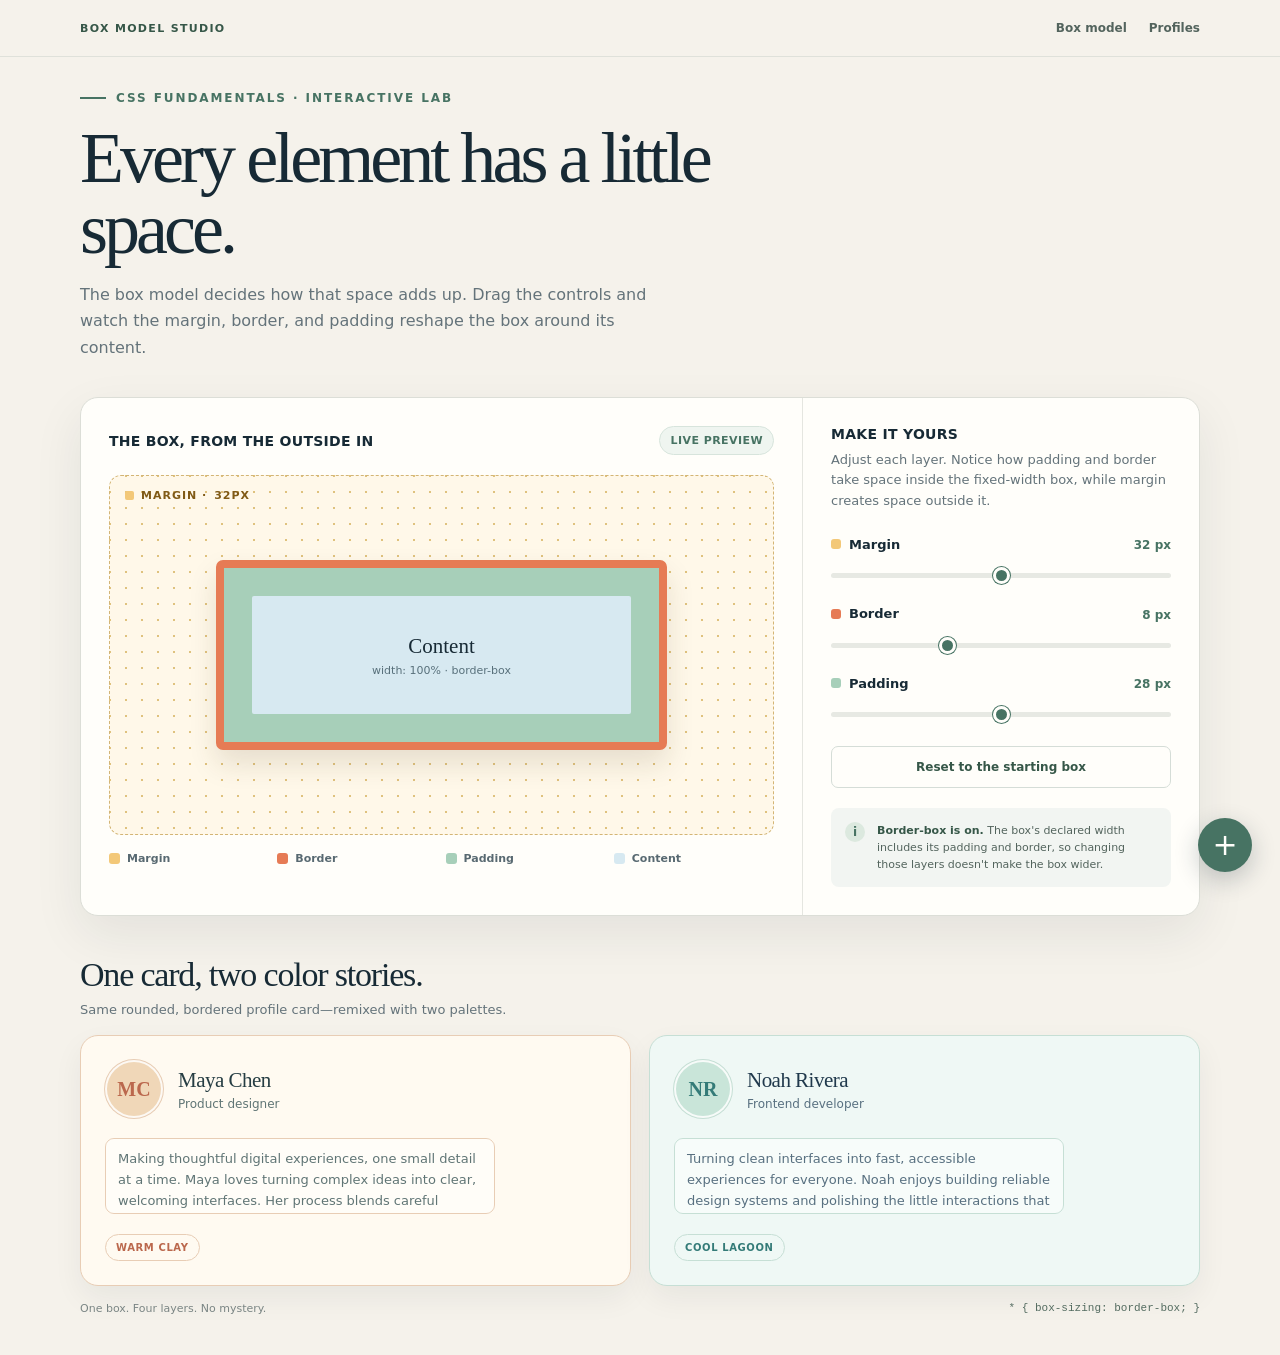
==== week6/index.html @ 38dbadda "index.html create a folder" ====
<!doctype html>
<html lang="en">
  <head>
    <meta charset="utf-8">
    <meta name="viewport" content="width=device-width, initial-scale=1">
    <meta name="theme-color" content="#f5f2eb">
    <title>The CSS Box Model — Interactive Lab</title>
    <style>
      :root {
        color-scheme: light;
        font-family: Inter, ui-sans-serif, system-ui, -apple-system, BlinkMacSystemFont, "Segoe UI", sans-serif;
        color: #172a35;
        background: #f5f2eb;
        font-synthesis: none;
        text-rendering: optimizeLegibility;
        --margin-size: 32px;
        --border-size: 8px;
        --padding-size: 28px;
        --ink: #172a35;
        --muted: #64737a;
        --paper: #fffefa;
        --margin-color: #f3c878;
        --border-color: #e67b55;
        --padding-color: #a7cfb9;
        --content-color: #d7e9f1;
      }

      *,
      *::before,
      *::after {
        box-sizing: border-box;
      }

      body {
        min-width: 320px;
        min-height: 100vh;
        margin: 0;
        padding: 48px 24px 40px;
      }

      .site-nav {
        position: sticky;
        z-index: 20;
        top: 0;
        margin: -48px -24px 34px;
        padding: 12px 24px;
        border-bottom: 1px solid rgb(220 222 215 / 85%);
        background: rgb(245 242 235 / 94%);
        backdrop-filter: blur(12px);
      }

      .site-nav__inner {
        display: flex;
        width: min(100%, 1120px);
        min-height: 32px;
        align-items: center;
        justify-content: space-between;
        gap: 20px;
        margin: 0 auto;
      }

      .site-nav__brand {
        color: #365748;
        font-size: 11px;
        font-weight: 900;
        letter-spacing: 0.12em;
        text-decoration: none;
        text-transform: uppercase;
      }

      .site-nav__links {
        display: flex;
        align-items: center;
        gap: 22px;
      }

      .site-nav__links a {
        color: #53645d;
        font-size: 12px;
        font-weight: 700;
        text-decoration: none;
      }

      .site-nav__links a:hover,
      .site-nav__links a:focus-visible {
        color: #1d4434;
        text-decoration: underline;
        text-underline-offset: 4px;
      }

      .floating-action {
        position: fixed;
        z-index: 30;
        right: 28px;
        bottom: 28px;
        display: grid;
        width: 54px;
        height: 54px;
        place-items: center;
        border: 0;
        border-radius: 50%;
        background: #477363;
        color: #fffefa;
        box-shadow: 0 8px 24px rgb(23 42 53 / 24%);
        font: inherit;
        font-size: 30px;
        font-weight: 400;
        line-height: 1;
        text-decoration: none;
        transition: background 150ms ease, transform 150ms ease;
      }

      .floating-action:hover {
        transform: translateY(-2px);
        background: #365748;
      }

      .floating-action:focus-visible {
        outline: 3px solid #9dbdaa;
        outline-offset: 4px;
      }

      #box-model,
      #profile-showcase-title {
        scroll-margin-top: 84px;
      }

      main {
        width: min(100%, 1120px);
        margin: 0 auto;
      }

      .page-eyebrow {
        display: flex;
        align-items: center;
        gap: 10px;
        margin: 0 0 18px;
        color: #477363;
        font-size: 12px;
        font-weight: 800;
        letter-spacing: 0.16em;
        text-transform: uppercase;
      }

      .page-eyebrow::before {
        width: 26px;
        height: 2px;
        background: currentColor;
        content: "";
      }

      header {
        max-width: 760px;
        margin-bottom: 36px;
      }

      h1 {
        margin: 0;
        font-family: Georgia, "Times New Roman", serif;
        font-size: clamp(42px, 6vw, 72px);
        font-weight: 500;
        letter-spacing: -0.055em;
        line-height: 0.98;
      }

      .page-intro {
        max-width: 580px;
        margin: 18px 0 0;
        color: var(--muted);
        font-size: 16px;
        line-height: 1.65;
      }

      .box-lab {
        display: grid;
        grid-template-columns: minmax(0, 1.55fr) minmax(280px, 0.85fr);
        overflow: hidden;
        border: 1px solid #dcded7;
        border-radius: 18px;
        background: var(--paper);
        box-shadow: 0 18px 50px rgb(23 42 53 / 8%);
      }

      .box-lab__visual {
        min-width: 0;
        padding: 28px;
        border-right: 1px solid #e5e6e0;
      }

      .box-lab__heading {
        display: flex;
        align-items: center;
        justify-content: space-between;
        gap: 12px;
        margin-bottom: 20px;
      }

      h2 {
        margin: 0;
        font-size: 14px;
        font-weight: 800;
        letter-spacing: 0.02em;
      }

      .status-tag {
        padding: 7px 10px;
        border: 1px solid #d7e4dc;
        border-radius: 999px;
        background: #eff5f0;
        color: #477363;
        font-size: 11px;
        font-weight: 800;
        letter-spacing: 0.04em;
      }

      .box-stage {
        position: relative;
        display: grid;
        min-height: 360px;
        place-items: center;
        overflow: hidden;
        border: 1px dashed #d3b575;
        border-radius: 12px;
        background-color: #fff8e9;
        background-image: radial-gradient(#dfc27e 0.8px, transparent 0.8px);
        background-position: 8px 8px;
        background-size: 16px 16px;
      }

      .box-stage__margin-label {
        position: absolute;
        top: 13px;
        left: 15px;
        display: inline-flex;
        align-items: center;
        gap: 7px;
        color: #805a16;
        font-size: 11px;
        font-weight: 800;
        letter-spacing: 0.09em;
        text-transform: uppercase;
      }

      .box-stage__margin-label::before {
        width: 9px;
        height: 9px;
        border-radius: 2px;
        background: var(--margin-color);
        content: "";
      }

      .box-model {
        display: grid;
        width: min(68%, 470px);
        min-width: 220px;
        min-height: 190px;
        margin: var(--margin-size);
        padding: var(--padding-size);
        border: var(--border-size) solid var(--border-color);
        border-radius: 7px;
        background: var(--padding-color);
        box-shadow: 0 14px 28px rgb(72 53 24 / 13%);
      }

      .box-model__content {
        display: flex;
        width: 100%;
        min-height: 84px;
        flex-direction: column;
        justify-content: center;
        padding: 14px 16px;
        border-radius: 2px;
        background: var(--content-color);
        text-align: center;
      }

      .box-model__content strong {
        font-family: Georgia, "Times New Roman", serif;
        font-size: 21px;
        font-weight: 500;
      }

      .box-model__content span {
        margin-top: 5px;
        color: #58707b;
        font-size: 11px;
      }

      .box-legend {
        display: grid;
        grid-template-columns: repeat(4, minmax(0, 1fr));
        gap: 8px;
        margin: 17px 0 0;
        padding: 0;
        list-style: none;
      }

      .box-legend li {
        display: flex;
        align-items: center;
        gap: 7px;
        min-width: 0;
        color: #586971;
        font-size: 11px;
        font-weight: 700;
      }

      .box-legend__swatch {
        width: 11px;
        height: 11px;
        flex: 0 0 auto;
        border-radius: 3px;
      }

      .box-controls {
        padding: 28px;
      }

      .box-controls__intro {
        margin: 8px 0 26px;
        color: var(--muted);
        font-size: 13px;
        line-height: 1.55;
      }

      .box-control {
        margin-bottom: 24px;
      }

      .box-control__heading {
        display: flex;
        align-items: baseline;
        justify-content: space-between;
        margin-bottom: 11px;
      }

      .box-control label {
        display: flex;
        align-items: center;
        gap: 8px;
        font-size: 13px;
        font-weight: 800;
      }

      .box-control label span {
        width: 10px;
        height: 10px;
        border-radius: 3px;
      }

      output {
        color: #477363;
        font-size: 12px;
        font-variant-numeric: tabular-nums;
        font-weight: 800;
      }

      input[type="range"] {
        width: 100%;
        height: 5px;
        margin: 0;
        appearance: none;
        border-radius: 99px;
        background: #e7e9e3;
        cursor: pointer;
      }

      input[type="range"]::-webkit-slider-thumb {
        width: 17px;
        height: 17px;
        appearance: none;
        border: 3px solid var(--paper);
        border-radius: 50%;
        background: #477363;
        box-shadow: 0 0 0 1px #477363;
      }

      input[type="range"]::-moz-range-thumb {
        width: 12px;
        height: 12px;
        border: 3px solid var(--paper);
        border-radius: 50%;
        background: #477363;
        box-shadow: 0 0 0 1px #477363;
      }

      input[type="range"]:focus-visible {
        outline: 3px solid #9dbdaa;
        outline-offset: 5px;
      }

      .box-controls__reset {
        width: 100%;
        min-height: 42px;
        margin-top: 1px;
        border: 1px solid #d5ddd7;
        border-radius: 7px;
        background: transparent;
        color: #365748;
        cursor: pointer;
        font: inherit;
        font-size: 12px;
        font-weight: 800;
        transition: background 150ms ease, border-color 150ms ease;
      }

      .box-controls__reset:hover {
        border-color: #9dbdaa;
        background: #f1f6f1;
      }

      .info-note {
        display: flex;
        gap: 12px;
        align-items: flex-start;
        margin-top: 20px;
        padding: 14px;
        border-radius: 8px;
        background: #f2f5f2;
        color: #53645d;
        font-size: 11px;
        line-height: 1.55;
      }

      .info-note strong {
        color: #365748;
      }

      .info-note__mark {
        display: grid;
        width: 20px;
        height: 20px;
        flex: 0 0 auto;
        place-items: center;
        border-radius: 50%;
        background: #dce9df;
        color: #477363;
        font-size: 12px;
        font-weight: 900;
      }

      footer {
        display: flex;
        justify-content: space-between;
        gap: 16px;
        margin-top: 16px;
        color: #7a8584;
        font-size: 11px;
      }

      footer code {
        color: #536b60;
        font-size: 11px;
      }

      .profile-showcase {
        margin-top: 40px;
      }

      .profile-showcase__heading {
        margin-bottom: 18px;
      }

      .profile-showcase__heading h2 {
        font-family: Georgia, "Times New Roman", serif;
        font-size: clamp(24px, 3vw, 34px);
        font-weight: 500;
        letter-spacing: -0.035em;
      }

      .profile-showcase__heading p {
        margin: 8px 0 0;
        color: var(--muted);
        font-size: 13px;
      }

      .profile-grid {
        display: grid;
        grid-template-columns: repeat(2, minmax(0, 1fr));
        gap: 18px;
      }

      .profile-card {
        --card-ink: #263d43;
        --card-muted: #607575;
        --card-accent: #477363;
        --card-background: #fffefa;
        --card-border: #dcded7;
        --avatar-background: #dce9df;
        display: flex;
        min-height: 220px;
        flex-direction: column;
        padding: 24px;
        border: 1px solid var(--card-border);
        border-radius: 18px;
        background: var(--card-background);
        color: var(--card-ink);
        box-shadow: 0 12px 30px rgb(23 42 53 / 6%);
      }

      .profile-card--clay {
        --card-accent: #bb684d;
        --card-background: #fffaf1;
        --card-border: #e8cdb5;
        --avatar-background: #f0d7b8;
      }

      .profile-card--lagoon {
        --card-ink: #20394c;
        --card-muted: #587080;
        --card-accent: #347b78;
        --card-background: #eff8f5;
        --card-border: #c6dfd5;
        --avatar-background: #c9e5d9;
      }

      .profile-card__header {
        display: flex;
        align-items: center;
        gap: 15px;
      }

      .profile-card__avatar {
        display: grid;
        width: 58px;
        height: 58px;
        flex: 0 0 auto;
        place-items: center;
        border: 2px solid rgb(255 255 255 / 85%);
        border-radius: 50%;
        background: var(--avatar-background);
        color: var(--card-accent);
        font-family: Georgia, "Times New Roman", serif;
        font-size: 20px;
        font-weight: 700;
        box-shadow: 0 0 0 1px var(--card-border);
      }

      .profile-card__name {
        margin: 0;
        font-family: Georgia, "Times New Roman", serif;
        font-size: 21px;
        font-weight: 500;
        letter-spacing: -0.025em;
      }

      .profile-card__role {
        margin: 4px 0 0;
        color: var(--card-muted);
        font-size: 12px;
      }

      .profile-card__bio {
        height: 76px;
        max-width: 390px;
        margin: 20px 0;
        overflow: auto;
        padding: 10px 12px;
        border: 1px solid var(--card-border);
        border-radius: 9px;
        background: rgb(255 255 255 / 45%);
        color: var(--card-muted);
        font-size: 13px;
        line-height: 1.6;
      }

      .profile-card__tag {
        align-self: flex-start;
        margin-top: auto;
        padding: 7px 10px;
        border: 1px solid var(--card-border);
        border-radius: 999px;
        color: var(--card-accent);
        font-size: 10px;
        font-weight: 800;
        letter-spacing: 0.06em;
        text-transform: uppercase;
      }

      @media (max-width: 760px) {
        body {
          padding: 32px 16px;
        }

        .site-nav {
          margin: -32px -16px 28px;
          padding: 10px 16px;
        }

        header {
          margin-bottom: 26px;
        }

        .box-lab {
          grid-template-columns: 1fr;
        }

        .box-lab__visual {
          border-right: 0;
          border-bottom: 1px solid #e5e6e0;
        }

        .box-stage {
          min-height: 310px;
        }

        .profile-grid {
          grid-template-columns: 1fr;
        }
      }

      @media (max-width: 480px) {
        .site-nav__links {
          gap: 14px;
        }

        .site-nav__links a {
          font-size: 11px;
        }

        .floating-action {
          right: 18px;
          bottom: 18px;
          width: 50px;
          height: 50px;
        }

        .box-lab__visual,
        .box-controls {
          padding: 20px;
        }

        .box-stage {
          min-height: 270px;
        }

        .box-model {
          width: 74%;
          min-width: 190px;
        }

        .box-legend {
          grid-template-columns: repeat(2, minmax(0, 1fr));
          row-gap: 11px;
        }

        footer {
          flex-direction: column;
        }
      }
    </style>
  </head>
  <body>
    <nav class="site-nav" aria-label="Main navigation">
      <div class="site-nav__inner">
        <a class="site-nav__brand" href="#top">Box Model Studio</a>
        <div class="site-nav__links">
          <a href="#box-model">Box model</a>
          <a href="#profile-showcase-title">Profiles</a>
        </div>
      </div>
    </nav>
    <a class="floating-action" href="#profile-showcase-title" aria-label="Jump to profile cards" title="Jump to profile cards">+</a>
    <main>
      <span id="top"></span>
      <header>
        <p class="page-eyebrow">CSS fundamentals · interactive lab</p>
        <h1>Every element has a little space.</h1>
        <p class="page-intro">The box model decides how that space adds up. Drag the controls and watch the margin, border, and padding reshape the box around its content.</p>
      </header>

      <section class="box-lab" id="box-model" aria-label="Interactive CSS box model">
        <div class="box-lab__visual">
          <div class="box-lab__heading">
            <h2>THE BOX, FROM THE OUTSIDE IN</h2>
            <span class="status-tag">LIVE PREVIEW</span>
          </div>
          <div class="box-stage">
            <span class="box-stage__margin-label">Margin · <span id="margin-stage-value">32px</span></span>
            <div class="box-model" aria-label="Preview box with margin, border, padding, and content">
              <div class="box-model__content">
                <strong>Content</strong>
                <span>width: 100% · border-box</span>
              </div>
            </div>
          </div>
          <ul class="box-legend" aria-label="Box model color key">
            <li><span class="box-legend__swatch" style="background:var(--margin-color)"></span>Margin</li>
            <li><span class="box-legend__swatch" style="background:var(--border-color)"></span>Border</li>
            <li><span class="box-legend__swatch" style="background:var(--padding-color)"></span>Padding</li>
            <li><span class="box-legend__swatch" style="background:var(--content-color)"></span>Content</li>
          </ul>
        </div>

        <div class="box-controls">
          <h2>MAKE IT YOURS</h2>
          <p class="box-controls__intro">Adjust each layer. Notice how padding and border take space <em>inside</em> the fixed-width box, while margin creates space <em>outside</em> it.</p>

          <div class="box-control">
            <div class="box-control__heading">
              <label for="margin-control"><span style="background:var(--margin-color)"></span>Margin</label>
              <output id="margin-output" for="margin-control">32 px</output>
            </div>
            <input id="margin-control" type="range" min="8" max="56" step="4" value="32">
          </div>

          <div class="box-control">
            <div class="box-control__heading">
              <label for="border-control"><span style="background:var(--border-color)"></span>Border</label>
              <output id="border-output" for="border-control">8 px</output>
            </div>
            <input id="border-control" type="range" min="2" max="20" step="2" value="8">
          </div>

          <div class="box-control">
            <div class="box-control__heading">
              <label for="padding-control"><span style="background:var(--padding-color)"></span>Padding</label>
              <output id="padding-output" for="padding-control">28 px</output>
            </div>
            <input id="padding-control" type="range" min="8" max="48" step="4" value="28">
          </div>

          <button class="box-controls__reset" type="button">Reset to the starting box</button>
          <div class="info-note">
            <span class="info-note__mark" aria-hidden="true">i</span>
            <span><strong>Border-box is on.</strong> The box's declared width includes its padding and border, so changing those layers doesn't make the box wider.</span>
          </div>
        </div>
      </section>

      <section class="profile-showcase" aria-labelledby="profile-showcase-title">
        <div class="profile-showcase__heading">
          <h2 id="profile-showcase-title">One card, two color stories.</h2>
          <p>Same rounded, bordered profile card—remixed with two palettes.</p>
        </div>
        <div class="profile-grid">
          <article class="profile-card profile-card--clay">
            <div class="profile-card__header">
              <div class="profile-card__avatar" aria-label="Maya Chen initials">MC</div>
              <div>
                <h3 class="profile-card__name">Maya Chen</h3>
                <p class="profile-card__role">Product designer</p>
              </div>
            </div>
            <p class="profile-card__bio">Making thoughtful digital experiences, one small detail at a time. Maya loves turning complex ideas into clear, welcoming interfaces. Her process blends careful research, playful sketches, and close collaboration with the people who use what she designs.</p>
            <span class="profile-card__tag">Warm clay</span>
          </article>
          <article class="profile-card profile-card--lagoon">
            <div class="profile-card__header">
              <div class="profile-card__avatar" aria-label="Noah Rivera initials">NR</div>
              <div>
                <h3 class="profile-card__name">Noah Rivera</h3>
                <p class="profile-card__role">Frontend developer</p>
              </div>
            </div>
            <p class="profile-card__bio">Turning clean interfaces into fast, accessible experiences for everyone. Noah enjoys building reliable design systems and polishing the little interactions that make a product feel intuitive. Away from the keyboard, he is usually out exploring a new trail.</p>
            <span class="profile-card__tag">Cool lagoon</span>
          </article>
        </div>
      </section>

      <footer>
        <span>One box. Four layers. No mystery.</span>
        <code>* { box-sizing: border-box; }</code>
      </footer>
    </main>
    <script>
      const settings = [
        { name: "margin", initial: 32, unit: "px" },
        { name: "border", initial: 8, unit: "px" },
        { name: "padding", initial: 28, unit: "px" }
      ];

      function updateControl({ name, unit }) {
        const input = document.getElementById(`${name}-control`);
        const output = document.getElementById(`${name}-output`);
        const value = Number(input.value);

        document.documentElement.style.setProperty(`--${name}-size`, `${value}${unit}`);
        output.value = `${value} ${unit}`;
        output.textContent = `${value} ${unit}`;

        if (name === "margin") {
          document.getElementById("margin-stage-value").textContent = `${value}${unit}`;
        }
      }

      settings.forEach((setting) => {
        const input = document.getElementById(`${setting.name}-control`);
        input.addEventListener("input", () => updateControl(setting));
      });

      document.querySelector(".box-controls__reset").addEventListener("click", () => {
        settings.forEach((setting) => {
          document.getElementById(`${setting.name}-control`).value = setting.initial;
          updateControl(setting);
        });
      });
    </script>
  </body>
</html>
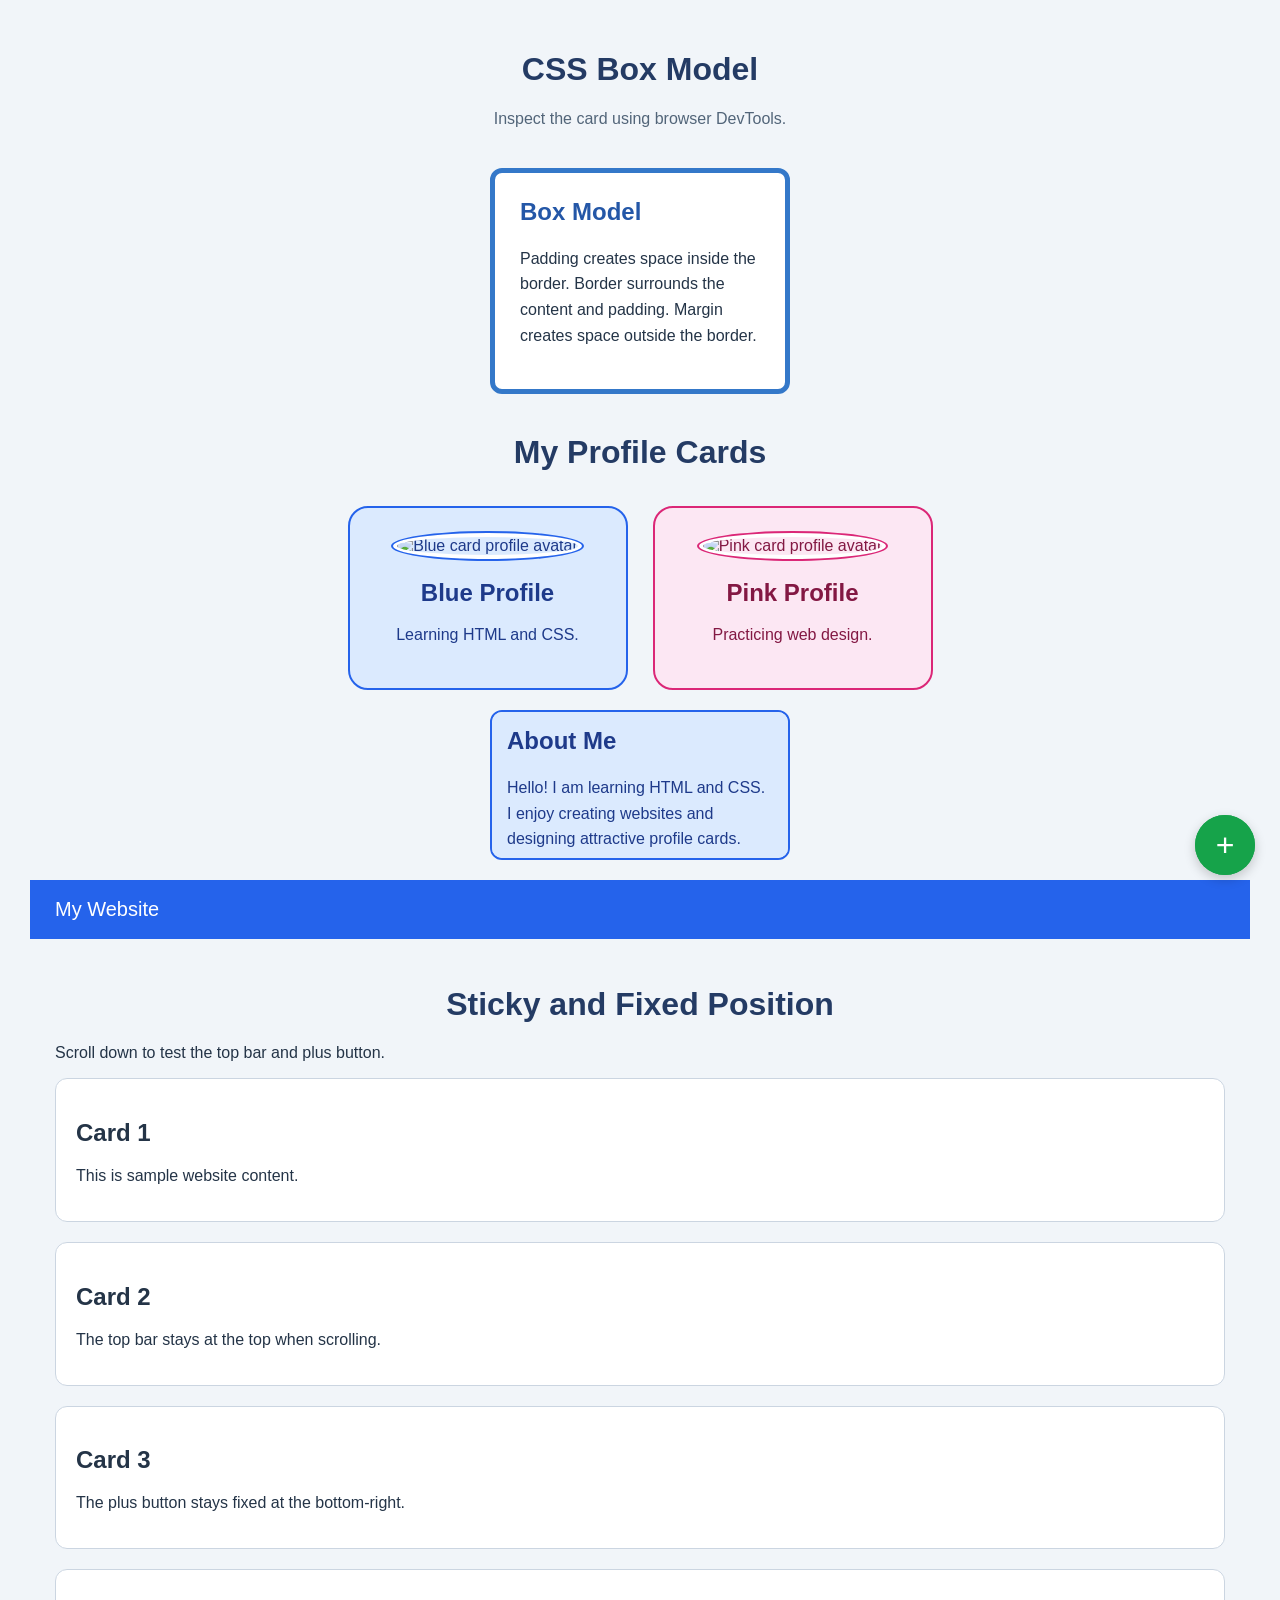
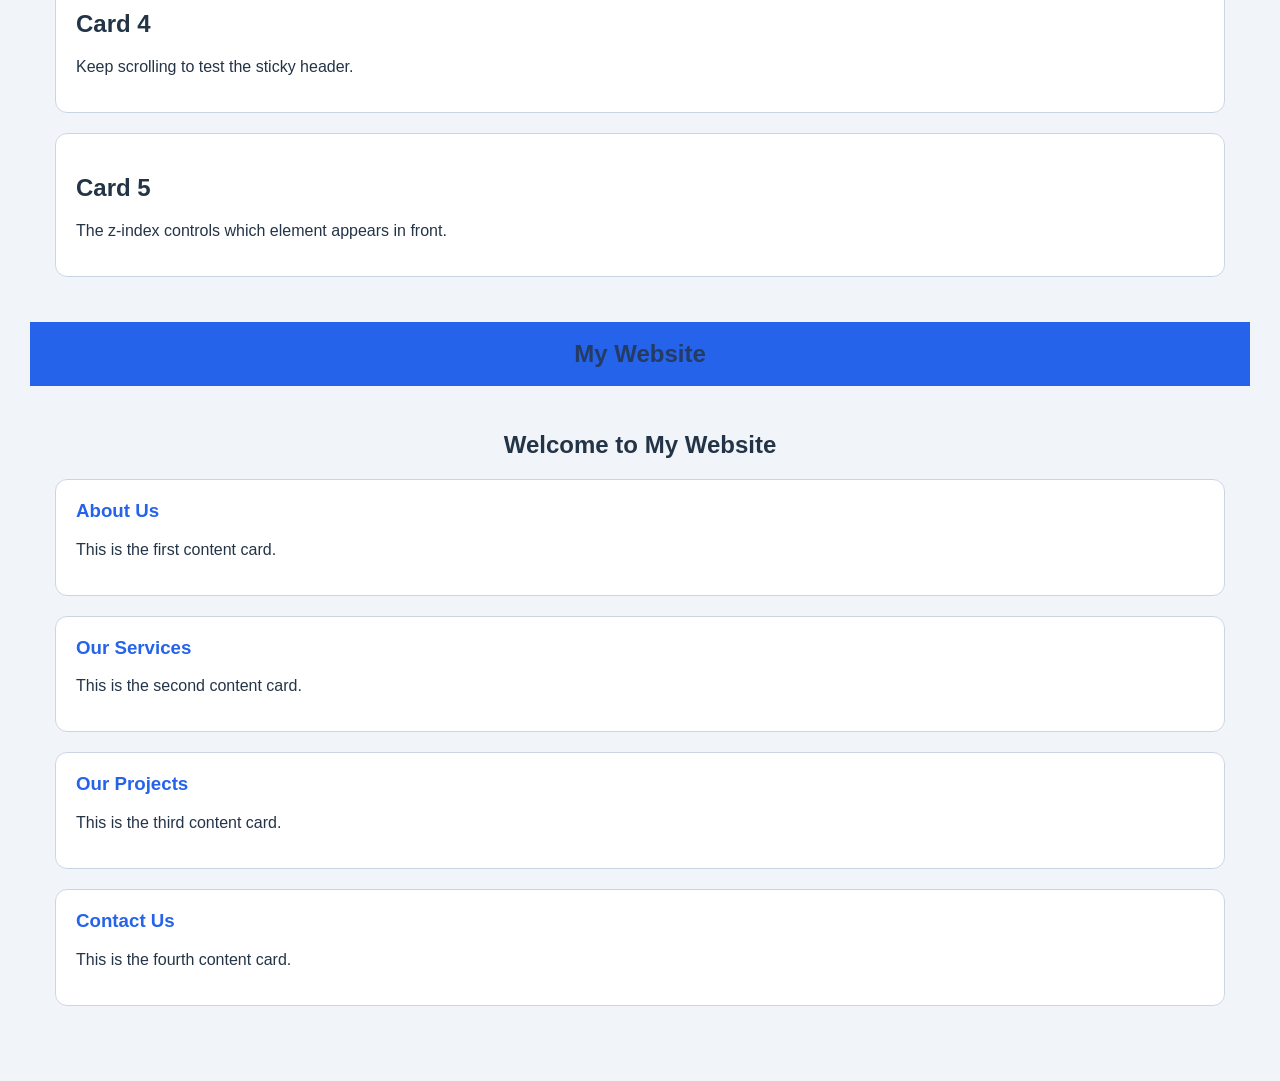
==== commit 5ee32ae3: "CSS Box Model create week6 folder" ====
--- a/week6/index.html
+++ b/week6/index.html
@@ -1,801 +1,397 @@
-<!doctype html>
+<!DOCTYPE html>
 <html lang="en">
-  <head>
-    <meta charset="utf-8">
-    <meta name="viewport" content="width=device-width, initial-scale=1">
-    <meta name="theme-color" content="#f5f2eb">
-    <title>The CSS Box Model — Interactive Lab</title>
+<head>
+    <meta charset="UTF-8">
+    <meta name="viewport" content="width=device-width, initial-scale=1.0">
+    <title>CSS Box Model</title>
+
     <style>
-      :root {
-        color-scheme: light;
-        font-family: Inter, ui-sans-serif, system-ui, -apple-system, BlinkMacSystemFont, "Segoe UI", sans-serif;
-        color: #172a35;
-        background: #f5f2eb;
-        font-synthesis: none;
-        text-rendering: optimizeLegibility;
-        --margin-size: 32px;
-        --border-size: 8px;
-        --padding-size: 28px;
-        --ink: #172a35;
-        --muted: #64737a;
-        --paper: #fffefa;
-        --margin-color: #f3c878;
-        --border-color: #e67b55;
-        --padding-color: #a7cfb9;
-        --content-color: #d7e9f1;
-      }
-
-      *,
-      *::before,
-      *::after {
-        box-sizing: border-box;
-      }
-
-      body {
-        min-width: 320px;
-        min-height: 100vh;
-        margin: 0;
-        padding: 48px 24px 40px;
-      }
-
-      .site-nav {
-        position: sticky;
-        z-index: 20;
-        top: 0;
-        margin: -48px -24px 34px;
-        padding: 12px 24px;
-        border-bottom: 1px solid rgb(220 222 215 / 85%);
-        background: rgb(245 242 235 / 94%);
-        backdrop-filter: blur(12px);
-      }
-
-      .site-nav__inner {
-        display: flex;
-        width: min(100%, 1120px);
-        min-height: 32px;
-        align-items: center;
-        justify-content: space-between;
-        gap: 20px;
-        margin: 0 auto;
-      }
-
-      .site-nav__brand {
-        color: #365748;
-        font-size: 11px;
-        font-weight: 900;
-        letter-spacing: 0.12em;
-        text-decoration: none;
-        text-transform: uppercase;
-      }
-
-      .site-nav__links {
-        display: flex;
-        align-items: center;
-        gap: 22px;
-      }
-
-      .site-nav__links a {
-        color: #53645d;
-        font-size: 12px;
-        font-weight: 700;
-        text-decoration: none;
-      }
-
-      .site-nav__links a:hover,
-      .site-nav__links a:focus-visible {
-        color: #1d4434;
-        text-decoration: underline;
-        text-underline-offset: 4px;
-      }
-
-      .floating-action {
-        position: fixed;
-        z-index: 30;
-        right: 28px;
-        bottom: 28px;
-        display: grid;
-        width: 54px;
-        height: 54px;
-        place-items: center;
-        border: 0;
-        border-radius: 50%;
-        background: #477363;
-        color: #fffefa;
-        box-shadow: 0 8px 24px rgb(23 42 53 / 24%);
-        font: inherit;
-        font-size: 30px;
-        font-weight: 400;
-        line-height: 1;
-        text-decoration: none;
-        transition: background 150ms ease, transform 150ms ease;
-      }
-
-      .floating-action:hover {
-        transform: translateY(-2px);
-        background: #365748;
-      }
-
-      .floating-action:focus-visible {
-        outline: 3px solid #9dbdaa;
-        outline-offset: 4px;
-      }
-
-      #box-model,
-      #profile-showcase-title {
-        scroll-margin-top: 84px;
-      }
-
-      main {
-        width: min(100%, 1120px);
-        margin: 0 auto;
-      }
-
-      .page-eyebrow {
-        display: flex;
-        align-items: center;
-        gap: 10px;
-        margin: 0 0 18px;
-        color: #477363;
-        font-size: 12px;
-        font-weight: 800;
-        letter-spacing: 0.16em;
-        text-transform: uppercase;
-      }
-
-      .page-eyebrow::before {
-        width: 26px;
-        height: 2px;
-        background: currentColor;
-        content: "";
-      }
-
-      header {
-        max-width: 760px;
-        margin-bottom: 36px;
-      }
-
-      h1 {
-        margin: 0;
-        font-family: Georgia, "Times New Roman", serif;
-        font-size: clamp(42px, 6vw, 72px);
-        font-weight: 500;
-        letter-spacing: -0.055em;
-        line-height: 0.98;
-      }
-
-      .page-intro {
-        max-width: 580px;
-        margin: 18px 0 0;
-        color: var(--muted);
-        font-size: 16px;
-        line-height: 1.65;
-      }
-
-      .box-lab {
-        display: grid;
-        grid-template-columns: minmax(0, 1.55fr) minmax(280px, 0.85fr);
-        overflow: hidden;
-        border: 1px solid #dcded7;
-        border-radius: 18px;
-        background: var(--paper);
-        box-shadow: 0 18px 50px rgb(23 42 53 / 8%);
-      }
-
-      .box-lab__visual {
-        min-width: 0;
-        padding: 28px;
-        border-right: 1px solid #e5e6e0;
-      }
-
-      .box-lab__heading {
-        display: flex;
-        align-items: center;
-        justify-content: space-between;
-        gap: 12px;
-        margin-bottom: 20px;
-      }
-
-      h2 {
-        margin: 0;
-        font-size: 14px;
-        font-weight: 800;
-        letter-spacing: 0.02em;
-      }
-
-      .status-tag {
-        padding: 7px 10px;
-        border: 1px solid #d7e4dc;
-        border-radius: 999px;
-        background: #eff5f0;
-        color: #477363;
-        font-size: 11px;
-        font-weight: 800;
-        letter-spacing: 0.04em;
-      }
-
-      .box-stage {
-        position: relative;
-        display: grid;
-        min-height: 360px;
-        place-items: center;
-        overflow: hidden;
-        border: 1px dashed #d3b575;
-        border-radius: 12px;
-        background-color: #fff8e9;
-        background-image: radial-gradient(#dfc27e 0.8px, transparent 0.8px);
-        background-position: 8px 8px;
-        background-size: 16px 16px;
-      }
-
-      .box-stage__margin-label {
-        position: absolute;
-        top: 13px;
-        left: 15px;
-        display: inline-flex;
-        align-items: center;
-        gap: 7px;
-        color: #805a16;
-        font-size: 11px;
-        font-weight: 800;
-        letter-spacing: 0.09em;
-        text-transform: uppercase;
-      }
-
-      .box-stage__margin-label::before {
-        width: 9px;
-        height: 9px;
-        border-radius: 2px;
-        background: var(--margin-color);
-        content: "";
-      }
-
-      .box-model {
-        display: grid;
-        width: min(68%, 470px);
-        min-width: 220px;
-        min-height: 190px;
-        margin: var(--margin-size);
-        padding: var(--padding-size);
-        border: var(--border-size) solid var(--border-color);
-        border-radius: 7px;
-        background: var(--padding-color);
-        box-shadow: 0 14px 28px rgb(72 53 24 / 13%);
-      }
-
-      .box-model__content {
-        display: flex;
-        width: 100%;
-        min-height: 84px;
-        flex-direction: column;
-        justify-content: center;
-        padding: 14px 16px;
-        border-radius: 2px;
-        background: var(--content-color);
-        text-align: center;
-      }
-
-      .box-model__content strong {
-        font-family: Georgia, "Times New Roman", serif;
-        font-size: 21px;
-        font-weight: 500;
-      }
-
-      .box-model__content span {
-        margin-top: 5px;
-        color: #58707b;
-        font-size: 11px;
-      }
-
-      .box-legend {
-        display: grid;
-        grid-template-columns: repeat(4, minmax(0, 1fr));
-        gap: 8px;
-        margin: 17px 0 0;
-        padding: 0;
-        list-style: none;
-      }
-
-      .box-legend li {
-        display: flex;
-        align-items: center;
-        gap: 7px;
-        min-width: 0;
-        color: #586971;
-        font-size: 11px;
-        font-weight: 700;
-      }
-
-      .box-legend__swatch {
-        width: 11px;
-        height: 11px;
-        flex: 0 0 auto;
-        border-radius: 3px;
-      }
-
-      .box-controls {
-        padding: 28px;
-      }
-
-      .box-controls__intro {
-        margin: 8px 0 26px;
-        color: var(--muted);
-        font-size: 13px;
-        line-height: 1.55;
-      }
-
-      .box-control {
-        margin-bottom: 24px;
-      }
-
-      .box-control__heading {
-        display: flex;
-        align-items: baseline;
-        justify-content: space-between;
-        margin-bottom: 11px;
-      }
-
-      .box-control label {
-        display: flex;
-        align-items: center;
-        gap: 8px;
-        font-size: 13px;
-        font-weight: 800;
-      }
-
-      .box-control label span {
-        width: 10px;
-        height: 10px;
-        border-radius: 3px;
-      }
-
-      output {
-        color: #477363;
-        font-size: 12px;
-        font-variant-numeric: tabular-nums;
-        font-weight: 800;
-      }
-
-      input[type="range"] {
-        width: 100%;
-        height: 5px;
-        margin: 0;
-        appearance: none;
-        border-radius: 99px;
-        background: #e7e9e3;
-        cursor: pointer;
-      }
-
-      input[type="range"]::-webkit-slider-thumb {
-        width: 17px;
-        height: 17px;
-        appearance: none;
-        border: 3px solid var(--paper);
-        border-radius: 50%;
-        background: #477363;
-        box-shadow: 0 0 0 1px #477363;
-      }
-
-      input[type="range"]::-moz-range-thumb {
-        width: 12px;
-        height: 12px;
-        border: 3px solid var(--paper);
-        border-radius: 50%;
-        background: #477363;
-        box-shadow: 0 0 0 1px #477363;
-      }
-
-      input[type="range"]:focus-visible {
-        outline: 3px solid #9dbdaa;
-        outline-offset: 5px;
-      }
-
-      .box-controls__reset {
-        width: 100%;
-        min-height: 42px;
-        margin-top: 1px;
-        border: 1px solid #d5ddd7;
-        border-radius: 7px;
-        background: transparent;
-        color: #365748;
-        cursor: pointer;
-        font: inherit;
-        font-size: 12px;
-        font-weight: 800;
-        transition: background 150ms ease, border-color 150ms ease;
-      }
-
-      .box-controls__reset:hover {
-        border-color: #9dbdaa;
-        background: #f1f6f1;
-      }
-
-      .info-note {
-        display: flex;
-        gap: 12px;
-        align-items: flex-start;
-        margin-top: 20px;
-        padding: 14px;
-        border-radius: 8px;
-        background: #f2f5f2;
-        color: #53645d;
-        font-size: 11px;
-        line-height: 1.55;
-      }
-
-      .info-note strong {
-        color: #365748;
-      }
-
-      .info-note__mark {
-        display: grid;
-        width: 20px;
-        height: 20px;
-        flex: 0 0 auto;
-        place-items: center;
-        border-radius: 50%;
-        background: #dce9df;
-        color: #477363;
-        font-size: 12px;
-        font-weight: 900;
-      }
-
-      footer {
-        display: flex;
-        justify-content: space-between;
-        gap: 16px;
-        margin-top: 16px;
-        color: #7a8584;
-        font-size: 11px;
-      }
-
-      footer code {
-        color: #536b60;
-        font-size: 11px;
-      }
-
-      .profile-showcase {
-        margin-top: 40px;
-      }
-
-      .profile-showcase__heading {
-        margin-bottom: 18px;
-      }
-
-      .profile-showcase__heading h2 {
-        font-family: Georgia, "Times New Roman", serif;
-        font-size: clamp(24px, 3vw, 34px);
-        font-weight: 500;
-        letter-spacing: -0.035em;
-      }
-
-      .profile-showcase__heading p {
-        margin: 8px 0 0;
-        color: var(--muted);
-        font-size: 13px;
-      }
-
-      .profile-grid {
-        display: grid;
-        grid-template-columns: repeat(2, minmax(0, 1fr));
-        gap: 18px;
-      }
-
-      .profile-card {
-        --card-ink: #263d43;
-        --card-muted: #607575;
-        --card-accent: #477363;
-        --card-background: #fffefa;
-        --card-border: #dcded7;
-        --avatar-background: #dce9df;
-        display: flex;
-        min-height: 220px;
-        flex-direction: column;
-        padding: 24px;
-        border: 1px solid var(--card-border);
-        border-radius: 18px;
-        background: var(--card-background);
-        color: var(--card-ink);
-        box-shadow: 0 12px 30px rgb(23 42 53 / 6%);
-      }
-
-      .profile-card--clay {
-        --card-accent: #bb684d;
-        --card-background: #fffaf1;
-        --card-border: #e8cdb5;
-        --avatar-background: #f0d7b8;
-      }
-
-      .profile-card--lagoon {
-        --card-ink: #20394c;
-        --card-muted: #587080;
-        --card-accent: #347b78;
-        --card-background: #eff8f5;
-        --card-border: #c6dfd5;
-        --avatar-background: #c9e5d9;
-      }
-
-      .profile-card__header {
-        display: flex;
-        align-items: center;
-        gap: 15px;
-      }
-
-      .profile-card__avatar {
-        display: grid;
-        width: 58px;
-        height: 58px;
-        flex: 0 0 auto;
-        place-items: center;
-        border: 2px solid rgb(255 255 255 / 85%);
-        border-radius: 50%;
-        background: var(--avatar-background);
-        color: var(--card-accent);
-        font-family: Georgia, "Times New Roman", serif;
-        font-size: 20px;
-        font-weight: 700;
-        box-shadow: 0 0 0 1px var(--card-border);
-      }
-
-      .profile-card__name {
-        margin: 0;
-        font-family: Georgia, "Times New Roman", serif;
-        font-size: 21px;
-        font-weight: 500;
-        letter-spacing: -0.025em;
-      }
-
-      .profile-card__role {
-        margin: 4px 0 0;
-        color: var(--card-muted);
-        font-size: 12px;
-      }
-
-      .profile-card__bio {
-        height: 76px;
-        max-width: 390px;
-        margin: 20px 0;
-        overflow: auto;
-        padding: 10px 12px;
-        border: 1px solid var(--card-border);
-        border-radius: 9px;
-        background: rgb(255 255 255 / 45%);
-        color: var(--card-muted);
-        font-size: 13px;
-        line-height: 1.6;
-      }
-
-      .profile-card__tag {
-        align-self: flex-start;
-        margin-top: auto;
-        padding: 7px 10px;
-        border: 1px solid var(--card-border);
-        border-radius: 999px;
-        color: var(--card-accent);
-        font-size: 10px;
-        font-weight: 800;
-        letter-spacing: 0.06em;
-        text-transform: uppercase;
-      }
-
-      @media (max-width: 760px) {
+        
+        * {
+            box-sizing: border-box;
+        }
+
         body {
-          padding: 32px 16px;
-        }
-
-        .site-nav {
-          margin: -32px -16px 28px;
-          padding: 10px 16px;
-        }
-
-        header {
-          margin-bottom: 26px;
-        }
-
-        .box-lab {
-          grid-template-columns: 1fr;
-        }
-
-        .box-lab__visual {
-          border-right: 0;
-          border-bottom: 1px solid #e5e6e0;
-        }
-
-        .box-stage {
-          min-height: 310px;
-        }
-
-        .profile-grid {
-          grid-template-columns: 1fr;
-        }
-      }
-
-      @media (max-width: 480px) {
-        .site-nav__links {
-          gap: 14px;
-        }
-
-        .site-nav__links a {
-          font-size: 11px;
-        }
-
-        .floating-action {
-          right: 18px;
-          bottom: 18px;
-          width: 50px;
-          height: 50px;
-        }
-
-        .box-lab__visual,
-        .box-controls {
-          padding: 20px;
-        }
-
-        .box-stage {
-          min-height: 270px;
-        }
-
-        .box-model {
-          width: 74%;
-          min-width: 190px;
-        }
-
-        .box-legend {
-          grid-template-columns: repeat(2, minmax(0, 1fr));
-          row-gap: 11px;
-        }
-
-        footer {
-          flex-direction: column;
-        }
-      }
+            font-family: Arial, sans-serif;
+            background-color: #f0f4f8;
+            margin: 0;
+            padding: 30px;
+            color: #243447;
+        }
+
+        h1 {
+            text-align: center;
+            color: #2457a7;
+        }
+
+        .box-model-card {
+            width: 300px;
+            background-color: #ffffff;
+            padding: 25px;
+            border: 5px solid #3478c9;
+            margin: 40px auto;
+            border-radius: 12px;
+        }
+
+        .box-model-card h2 {
+            margin-top: 0;
+            color: #2457a7;
+        }
+
+        .box-model-card p {
+            line-height: 1.6;
+        }
+
+        .box-model-instructions {
+            text-align: center;
+            color: #526579;
+        }
     </style>
-  </head>
-  <body>
-    <nav class="site-nav" aria-label="Main navigation">
-      <div class="site-nav__inner">
-        <a class="site-nav__brand" href="#top">Box Model Studio</a>
-        <div class="site-nav__links">
-          <a href="#box-model">Box model</a>
-          <a href="#profile-showcase-title">Profiles</a>
-        </div>
-      </div>
-    </nav>
-    <a class="floating-action" href="#profile-showcase-title" aria-label="Jump to profile cards" title="Jump to profile cards">+</a>
+</head>
+
+<body>
+    <h1>CSS Box Model</h1>
+
+    <p class="box-model-instructions">
+        Inspect the card using browser DevTools.
+    </p>
+
+    <div class="box-model-card">
+        <h2>Box Model</h2>
+        <p>
+            Padding creates space inside the border.
+            Border surrounds the content and padding.
+            Margin creates space outside the border.
+        </p>
+    </div>
+</body>
+</html>
+
+<!DOCTYPE html>
+<html lang="en">
+<head>
+    <meta charset="UTF-8">
+    <meta name="viewport" content="width=device-width, initial-scale=1.0">
+    <title>Two Colour Profile Cards</title>
+
+    <style>
+        * {
+            box-sizing: border-box;
+        }
+
+        body {
+            margin: 0;
+            padding: 30px;
+            font-family: Arial, sans-serif;
+            background-color: #f1f5f9;
+        }
+
+      
+        .sticky-demo-header {
+            position: sticky;
+            top: 0;
+            z-index: 1000;
+            background: #2563eb;
+            color: white;
+            padding: 18px 25px;
+            font-size: 20px;
+        }
+
+        main {
+            padding: 25px;
+        }
+
+        .sticky-demo-card {
+            background: white;
+            padding: 20px;
+            margin-bottom: 20px;
+            border-radius: 12px;
+            border: 1px solid #cbd5e1;
+        }
+
+       
+        .sticky-demo-add-button {
+            position: fixed;
+            right: 25px;
+            bottom: 25px;
+            z-index: 2000;
+            width: 60px;
+            height: 60px;
+            border: none;
+            border-radius: 50%;
+            background: #16a34a;
+            color: white;
+            font-size: 32px;
+            cursor: pointer;
+            box-shadow: 0 4px 12px #0003;
+        }
+
+        .sticky-demo-add-button:hover {
+            background: #15803d;
+        }
+
+        h1 {
+            text-align: center;
+            color: #243b64;
+        }
+
+        .profile-card-list {
+            display: flex;
+            justify-content: center;
+            flex-wrap: wrap;
+            gap: 25px;
+            margin-top: 35px;
+        }
+
+        .profile-card {
+            width: 280px;
+            padding: 25px;
+            border: 2px solid #64748b;
+            border-radius: 20px;
+            text-align: center;
+            background-color: white;
+        }
+
+        .profile-card-avatar {
+            width: 100px;
+            height: 100px;
+            border-radius: 50%;
+            border: 4px solid white;
+            outline: 2px solid #64748b;
+            object-fit: cover;
+        }
+
+        .profile-card h2 {
+            margin-bottom: 8px;
+        }
+
+        .profile-card p {
+            line-height: 1.5;
+        }
+
+        .profile-card-blue {
+            background-color: #dbeafe;
+            border-color: #2563eb;
+            color: #1e3a8a;
+        }
+
+        .profile-card-blue .profile-card-avatar {
+            outline-color: #2563eb;
+        }
+
+        .profile-card-pink {
+            background-color: #fce7f3;
+            border-color: #db2777;
+            color: #831843;
+        }
+
+        .profile-card-pink .profile-card-avatar {
+            outline-color: #db2777;
+        }
+
+        .bio-panel {
+    width: 300px;
+    height: 150px;
+    padding: 15px;
+    border: 2px solid #2563eb;
+    border-radius: 12px;
+    margin: 20px auto;
+    background-color: #dbeafe;
+    color: #1e3a8a;
+
+    
+    overflow: auto;
+}
+
+.bio-panel h2 {
+    margin-top: 0;
+}
+
+.bio-panel p {
+    line-height: 1.6;
+}
+
+
+        .site-demo-header {
+            position: sticky;
+            top: 0;
+            z-index: 1000;
+            padding: 18px 25px;
+            background-color: #2563eb;
+            color: white;
+        }
+
+        .site-demo-title {
+            margin: 0;
+            font-size: 24px;
+        }
+
+     
+        .site-demo-content {
+            padding: 25px;
+        }
+
+        .site-demo-page-title {
+            text-align: center;
+        }
+
+      
+        .site-demo-card {
+            margin-bottom: 20px;
+            padding: 20px;
+            border: 1px solid #cbd5e1;
+            border-radius: 12px;
+            background-color: white;
+        }
+
+        .site-demo-card-title {
+            margin-top: 0;
+            color: #2563eb;
+        }
+
+       
+        .site-demo-add-button {
+            position: fixed;
+            right: 25px;
+            bottom: 25px;
+            z-index: 2000;
+            width: 60px;
+            height: 60px;
+            border: none;
+            border-radius: 50%;
+            background-color: #16a34a;
+            color: white;
+            font-size: 32px;
+            cursor: pointer;
+        }
+
+        .site-demo-add-button:hover {
+            background-color: #15803d;
+        }
+    </style>
+</head>
+
+<body>
+    <h1>My Profile Cards</h1>
+
+    <div class="profile-card-list">
+
+        
+        <div class="profile-card profile-card-blue">
+            <img
+                class="profile-card-avatar"
+                src="https://placehold.co/200x200/2563eb/ffffff?text=User"
+                alt="Blue card profile avatar"
+            >
+            <h2>Blue Profile</h2>
+            <p>Learning HTML and CSS.</p>
+        </div>
+
+        
+        <div class="profile-card profile-card-pink">
+            <img
+                class="profile-card-avatar"
+                src="https://placehold.co/200x200/db2777/ffffff?text=User"
+                alt="Pink card profile avatar"
+            >
+            <h2>Pink Profile</h2>
+            <p>Practicing web design.</p>
+        </div>
+
+    </div>
+
+    <div class="bio-panel">
+    <h2>About Me</h2>
+    <p>
+        Hello! I am learning HTML and CSS.
+        I enjoy creating websites and designing
+        attractive profile cards.
+    </p>
+    <p>
+        I am practicing CSS properties such as
+        padding, margin, border, border-radius,
+        height and overflow.
+    </p>
+    <p>
+        My goal is to improve my web development
+        skills by building small projects every day.
+    </p>
+    <p>
+        I also enjoy learning new design techniques,
+        experimenting with colours and creating
+        responsive layouts for different devices.
+    </p>
+</div>
+
+<header class="sticky-demo-header">
+        My Website
+    </header>
+
     <main>
-      <span id="top"></span>
-      <header>
-        <p class="page-eyebrow">CSS fundamentals · interactive lab</p>
-        <h1>Every element has a little space.</h1>
-        <p class="page-intro">The box model decides how that space adds up. Drag the controls and watch the margin, border, and padding reshape the box around its content.</p>
-      </header>
-
-      <section class="box-lab" id="box-model" aria-label="Interactive CSS box model">
-        <div class="box-lab__visual">
-          <div class="box-lab__heading">
-            <h2>THE BOX, FROM THE OUTSIDE IN</h2>
-            <span class="status-tag">LIVE PREVIEW</span>
-          </div>
-          <div class="box-stage">
-            <span class="box-stage__margin-label">Margin · <span id="margin-stage-value">32px</span></span>
-            <div class="box-model" aria-label="Preview box with margin, border, padding, and content">
-              <div class="box-model__content">
-                <strong>Content</strong>
-                <span>width: 100% · border-box</span>
-              </div>
-            </div>
-          </div>
-          <ul class="box-legend" aria-label="Box model color key">
-            <li><span class="box-legend__swatch" style="background:var(--margin-color)"></span>Margin</li>
-            <li><span class="box-legend__swatch" style="background:var(--border-color)"></span>Border</li>
-            <li><span class="box-legend__swatch" style="background:var(--padding-color)"></span>Padding</li>
-            <li><span class="box-legend__swatch" style="background:var(--content-color)"></span>Content</li>
-          </ul>
-        </div>
-
-        <div class="box-controls">
-          <h2>MAKE IT YOURS</h2>
-          <p class="box-controls__intro">Adjust each layer. Notice how padding and border take space <em>inside</em> the fixed-width box, while margin creates space <em>outside</em> it.</p>
-
-          <div class="box-control">
-            <div class="box-control__heading">
-              <label for="margin-control"><span style="background:var(--margin-color)"></span>Margin</label>
-              <output id="margin-output" for="margin-control">32 px</output>
-            </div>
-            <input id="margin-control" type="range" min="8" max="56" step="4" value="32">
-          </div>
-
-          <div class="box-control">
-            <div class="box-control__heading">
-              <label for="border-control"><span style="background:var(--border-color)"></span>Border</label>
-              <output id="border-output" for="border-control">8 px</output>
-            </div>
-            <input id="border-control" type="range" min="2" max="20" step="2" value="8">
-          </div>
-
-          <div class="box-control">
-            <div class="box-control__heading">
-              <label for="padding-control"><span style="background:var(--padding-color)"></span>Padding</label>
-              <output id="padding-output" for="padding-control">28 px</output>
-            </div>
-            <input id="padding-control" type="range" min="8" max="48" step="4" value="28">
-          </div>
-
-          <button class="box-controls__reset" type="button">Reset to the starting box</button>
-          <div class="info-note">
-            <span class="info-note__mark" aria-hidden="true">i</span>
-            <span><strong>Border-box is on.</strong> The box's declared width includes its padding and border, so changing those layers doesn't make the box wider.</span>
-          </div>
-        </div>
-      </section>
-
-      <section class="profile-showcase" aria-labelledby="profile-showcase-title">
-        <div class="profile-showcase__heading">
-          <h2 id="profile-showcase-title">One card, two color stories.</h2>
-          <p>Same rounded, bordered profile card—remixed with two palettes.</p>
-        </div>
-        <div class="profile-grid">
-          <article class="profile-card profile-card--clay">
-            <div class="profile-card__header">
-              <div class="profile-card__avatar" aria-label="Maya Chen initials">MC</div>
-              <div>
-                <h3 class="profile-card__name">Maya Chen</h3>
-                <p class="profile-card__role">Product designer</p>
-              </div>
-            </div>
-            <p class="profile-card__bio">Making thoughtful digital experiences, one small detail at a time. Maya loves turning complex ideas into clear, welcoming interfaces. Her process blends careful research, playful sketches, and close collaboration with the people who use what she designs.</p>
-            <span class="profile-card__tag">Warm clay</span>
-          </article>
-          <article class="profile-card profile-card--lagoon">
-            <div class="profile-card__header">
-              <div class="profile-card__avatar" aria-label="Noah Rivera initials">NR</div>
-              <div>
-                <h3 class="profile-card__name">Noah Rivera</h3>
-                <p class="profile-card__role">Frontend developer</p>
-              </div>
-            </div>
-            <p class="profile-card__bio">Turning clean interfaces into fast, accessible experiences for everyone. Noah enjoys building reliable design systems and polishing the little interactions that make a product feel intuitive. Away from the keyboard, he is usually out exploring a new trail.</p>
-            <span class="profile-card__tag">Cool lagoon</span>
-          </article>
-        </div>
-      </section>
-
-      <footer>
-        <span>One box. Four layers. No mystery.</span>
-        <code>* { box-sizing: border-box; }</code>
-      </footer>
+        <h1>Sticky and Fixed Position</h1>
+        <p>Scroll down to test the top bar and plus button.</p>
+
+        <div class="sticky-demo-card">
+            <h2>Card 1</h2>
+            <p>This is sample website content.</p>
+        </div>
+
+        <div class="sticky-demo-card">
+            <h2>Card 2</h2>
+            <p>The top bar stays at the top when scrolling.</p>
+        </div>
+
+        <div class="sticky-demo-card">
+            <h2>Card 3</h2>
+            <p>The plus button stays fixed at the bottom-right.</p>
+        </div>
+
+        <div class="sticky-demo-card">
+            <h2>Card 4</h2>
+            <p>Keep scrolling to test the sticky header.</p>
+        </div>
+
+        <div class="sticky-demo-card">
+            <h2>Card 5</h2>
+            <p>The z-index controls which element appears in front.</p>
+        </div>
     </main>
-    <script>
-      const settings = [
-        { name: "margin", initial: 32, unit: "px" },
-        { name: "border", initial: 8, unit: "px" },
-        { name: "padding", initial: 28, unit: "px" }
-      ];
-
-      function updateControl({ name, unit }) {
-        const input = document.getElementById(`${name}-control`);
-        const output = document.getElementById(`${name}-output`);
-        const value = Number(input.value);
-
-        document.documentElement.style.setProperty(`--${name}-size`, `${value}${unit}`);
-        output.value = `${value} ${unit}`;
-        output.textContent = `${value} ${unit}`;
-
-        if (name === "margin") {
-          document.getElementById("margin-stage-value").textContent = `${value}${unit}`;
-        }
-      }
-
-      settings.forEach((setting) => {
-        const input = document.getElementById(`${setting.name}-control`);
-        input.addEventListener("input", () => updateControl(setting));
-      });
-
-      document.querySelector(".box-controls__reset").addEventListener("click", () => {
-        settings.forEach((setting) => {
-          document.getElementById(`${setting.name}-control`).value = setting.initial;
-          updateControl(setting);
-        });
-      });
-    </script>
-  </body>
+
+    <button class="sticky-demo-add-button" type="button" aria-label="Add item">
+        +
+    </button>
+    <header class="site-demo-header">
+        <h1 class="site-demo-title">My Website</h1>
+    </header>
+
+    <main class="site-demo-content">
+        <h2 class="site-demo-page-title">Welcome to My Website</h2>
+
+        <section class="site-demo-card">
+            <h3 class="site-demo-card-title">About Us</h3>
+            <p>This is the first content card.</p>
+        </section>
+
+        <section class="site-demo-card">
+            <h3 class="site-demo-card-title">Our Services</h3>
+            <p>This is the second content card.</p>
+        </section>
+
+        <section class="site-demo-card">
+            <h3 class="site-demo-card-title">Our Projects</h3>
+            <p>This is the third content card.</p>
+        </section>
+
+        <section class="site-demo-card">
+            <h3 class="site-demo-card-title">Contact Us</h3>
+            <p>This is the fourth content card.</p>
+        </section>
+    </main>
+
+    <button
+        class="site-demo-add-button"
+        type="button"
+        aria-label="Add item"
+    >+</button>
+</body>
 </html>
